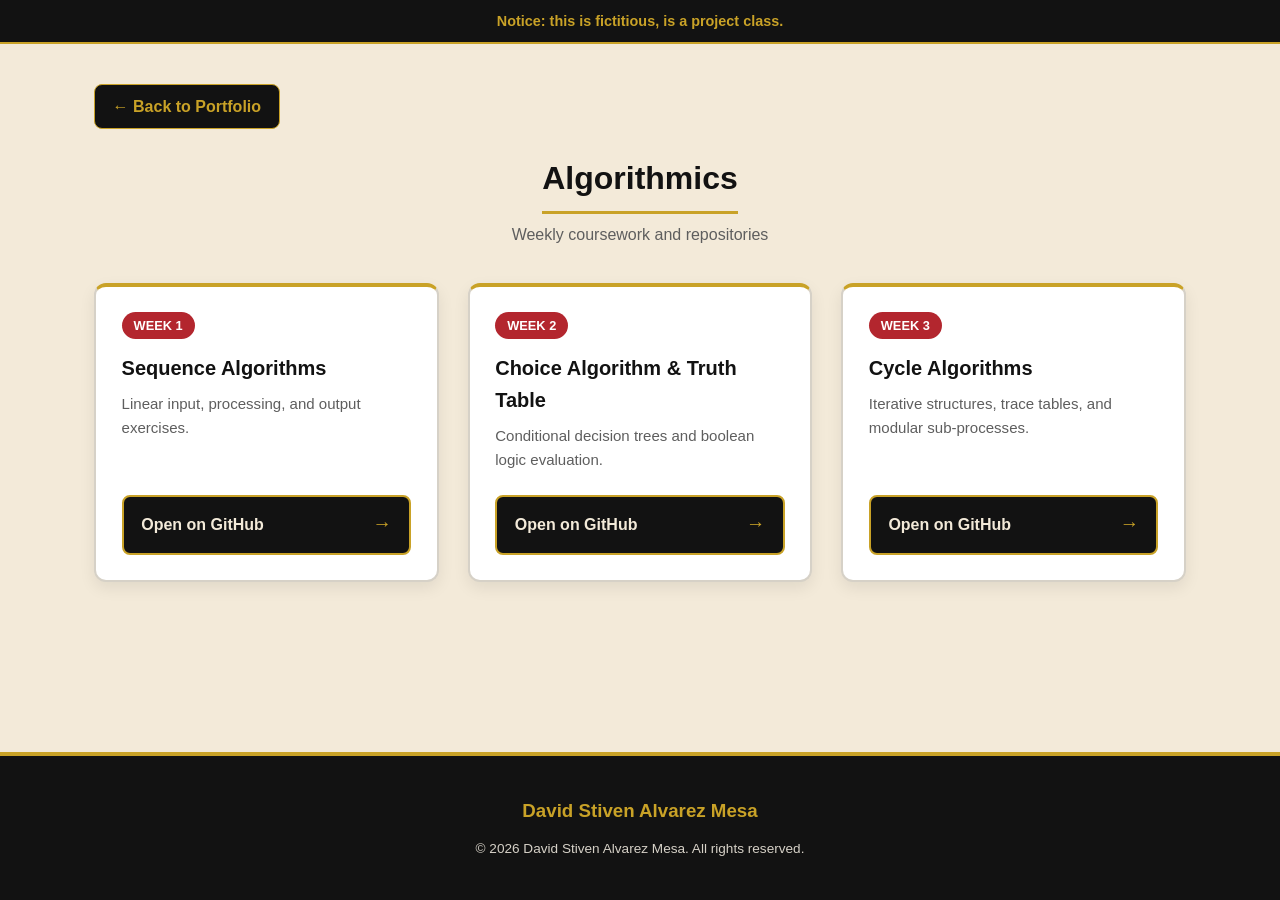
==== pages/algorithmics.html @ 95191851 "feat(portafolio): agregar estructura inicial y vistas base del portafolio - Estructura HTML en index" ====
<!doctype html>
<html lang="en">

<head>
    <meta charset="UTF-8" />
    <meta name="viewport" content="width=device-width, initial-scale=1.0" />
    <title>Algorithmics - Portfolio</title>
    <link rel="stylesheet" href="../styles.css" />
</head>

<body>
    <div class="notice">
        <p><strong>Notice: this is fictitious, is a project class.</strong></p>
    </div>

    <main class="main-wrapper">
        <a href="../index.html" class="btn-back">← Back to Portfolio</a>

        <div class="projects-header">
            <h2>Algorithmics</h2>
            <p class="category-subtitle">Weekly coursework and repositories</p>
        </div>

        <section class="weeks-grid">
            <article class="week-card">
                <span class="week-badge">Week 1</span>
                <h3>Sequence Algorithms</h3>
                <p>Linear input, processing, and output exercises.</p>
                <a href="https://github.com/ST1Uon3/algoritmia_trayecto_1-/tree/80371c637c1e96444b8f5c9190b912f4fb216ff0/01_algoritmos_secuencia" target="_blank" class="btn-principal">Open on GitHub</a>
            </article>

            <article class="week-card">
                <span class="week-badge">Week 2</span>
                <h3>Choice Algorithm & Truth Table</h3>
                <p>Conditional decision trees and boolean logic evaluation.</p>
                <a href="https://github.com/ST1Uon3/algoritmia_trayecto_1-/tree/80371c637c1e96444b8f5c9190b912f4fb216ff0/02_algoritmo-decision_y_tabla_de_verdad" target="_blank" class="btn-principal">Open on GitHub</a>
            </article>

            <article class="week-card">
                <span class="week-badge">Week 3</span>
                <h3>Cycle Algorithms</h3>
                <p>Iterative structures, trace tables, and modular sub-processes.</p>
                <a href="https://github.com/ST1Uon3/algoritmia_trayecto_1-/tree/80371c637c1e96444b8f5c9190b912f4fb216ff0/03_Algoritmos_con_ciclos" target="_blank" class="btn-principal">Open on GitHub</a>
            </article>
        </section>
    </main>

    <footer>
        <h3>David Stiven Alvarez Mesa</h3>
        <p>© 2026 David Stiven Alvarez Mesa. All rights reserved.</p>
    </footer>
</body>

</html>
---- styles.css ----
:root {
  --negro: #121212;
  --gris: #5e5e5e;
  --gris-claro: #d6d1c7;
  --dorado: #c9a227;
  --rojo: #b3262e;
  --beige: #f3ead9;
}

* {
  box-sizing: border-box;
  margin: 0;
  padding: 0;
  font-family: 'Segoe UI', Tahoma, Geneva, Verdana, sans-serif;
}

body {
  background-color: var(--beige);
  color: var(--negro);
  line-height: 1.6;
  min-height: 100vh;
  display: flex;
  flex-direction: column;
}

/* --- Aviso superior --- */
.notice {
  background-color: var(--negro);
  color: var(--dorado);
  text-align: center;
  padding: 0.6rem 1rem;
  font-size: 0.9rem;
  border-bottom: 2px solid var(--dorado);
}

/* --- Contenedor Maestro (Márgenes Uniformes) --- */
.main-wrapper {
  width: 100%;
  max-width: 1140px;
  margin: 0 auto;
  padding: 2.5rem 1.5rem 4rem;
  flex: 1;
}

/* --- Hero / Encabezado --- */
.hero {
  display: flex;
  flex-direction: column;
  align-items: center;
  text-align: center;
  margin-bottom: 3rem;
}

.Godfather {
  width: 170px;
  height: 170px;
  object-fit: cover;
  border-radius: 50%;
  border: 4px solid var(--dorado);
  box-shadow: 0 8px 20px rgba(18, 18, 18, 0.2);
  margin-bottom: 1.2rem;
}

.titulo .h {
  font-size: 2.3rem;
  color: var(--negro);
  letter-spacing: -0.5px;
}

.titulo .role {
  display: inline-block;
  margin-top: 0.4rem;
  padding: 0.25rem 1rem;
  background-color: var(--rojo);
  color: #ffffff;
  font-weight: 600;
  border-radius: 20px;
  font-size: 1rem;
}

/* --- Sección de Subtítulos (About, Experience, Habilities) --- */
.info-grid {
  display: grid;
  grid-template-columns: repeat(auto-fit, minmax(300px, 1fr));
  gap: 1.8rem;
  margin-bottom: 3.5rem;
}

.subtitulos {
  background-color: #ffffff;
  border: 2px solid var(--gris-claro);
  border-top: 4px solid var(--dorado);
  border-radius: 12px;
  padding: 1.8rem;
  box-shadow: 0 4px 14px rgba(18, 18, 18, 0.06);
  display: flex;
  flex-direction: column;
}

.subtitulos h2 {
  font-size: 1.45rem;
  color: var(--negro);
  margin-bottom: 1rem;
  padding-bottom: 0.5rem;
  border-bottom: 1px solid var(--gris-claro);
}

.subtitulos h4 {
  color: var(--rojo);
  font-size: 1rem;
  margin-bottom: 0.6rem;
}

.subtitulos p {
  color: var(--gris);
  font-size: 0.96rem;
}

.skills-list {
  list-style: none;
  display: flex;
  flex-direction: column;
  gap: 0.6rem;
}

.skills-list li {
  position: relative;
  padding-left: 1.4rem;
  color: var(--negro);
  font-weight: 500;
}

.skills-list li::before {
  content: '▪';
  position: absolute;
  left: 0;
  color: var(--dorado);
  font-size: 1.2rem;
  line-height: 1.3;
}

/* --- Títulos de Sección --- */
.projects-header {
  text-align: center;
  margin-bottom: 2.2rem;
}

.projects-header h2 {
  display: inline-block;
  font-size: 2rem;
  color: var(--negro);
  padding-bottom: 0.4rem;
  border-bottom: 3px solid var(--dorado);
}

.category-subtitle {
  color: var(--gris);
  margin-top: 0.5rem;
  font-size: 1rem;
}

/* --- Grid de Tarjetas Principales --- */
.projects-grid {
  display: grid;
  grid-template-columns: repeat(auto-fit, minmax(260px, 1fr));
  gap: 1.8rem;
}

.card {
  background-color: #ffffff;
  border: 2px solid var(--gris-claro);
  border-radius: 14px;
  overflow: hidden;
  display: flex;
  flex-direction: column;
  box-shadow: 0 6px 16px rgba(18, 18, 18, 0.08);
  transition: transform 0.3s ease, box-shadow 0.3s ease, border-color 0.3s ease;
}

.card:hover {
  transform: translateY(-6px);
  box-shadow: 0 12px 24px rgba(18, 18, 18, 0.16);
  border-color: var(--dorado);
}

.card-img-wrapper {
  width: 100%;
  height: 190px;
  overflow: hidden;
  background-color: var(--negro);
  border-bottom: 3px solid var(--dorado);
}

.card-img {
  width: 100%;
  height: 100%;
  object-fit: cover;
  transition: transform 0.4s ease;
}

.card:hover .card-img {
  transform: scale(1.06);
}

.card-content {
  padding: 1.5rem;
  display: flex;
  flex-direction: column;
  flex: 1;
}

.card-content h3 {
  font-size: 1.25rem;
  color: var(--negro);
  margin-bottom: 0.5rem;
}

.card-desc {
  color: var(--gris);
  font-size: 0.92rem;
  margin-bottom: 1.4rem;
  flex: 1; /* Empuja el botón siempre al fondo para alinear todas las tarjetas */
}

/* --- Botón Principal con Hover --- */
.btn-principal {
  display: flex;
  justify-content: space-between;
  align-items: center;
  width: 100%;
  padding: 0.8rem 1.1rem;
  background-color: var(--negro);
  color: var(--beige);
  text-decoration: none;
  font-size: 1rem;
  font-weight: 600;
  border-radius: 8px;
  border: 2px solid var(--dorado);
  transition: all 0.3s ease;
}

.btn-principal::after {
  content: '→';
  font-size: 1.2rem;
  color: var(--dorado);
  transition: transform 0.3s ease, color 0.3s ease;
}

.btn-principal:hover {
  background-color: var(--rojo);
  border-color: var(--rojo);
  color: #ffffff;
  transform: translateY(-2px);
  box-shadow: 0 4px 12px rgba(179, 38, 46, 0.35);
}

.btn-principal:hover::after {
  color: var(--beige);
  transform: translateX(4px);
}

/* --- Estilos para las Páginas de Trabajos (Semanas) --- */
.btn-back {
  display: inline-block;
  margin-bottom: 1.5rem;
  padding: 0.55rem 1.1rem;
  background-color: var(--negro);
  color: var(--dorado);
  text-decoration: none;
  font-weight: 600;
  border-radius: 8px;
  border: 1px solid var(--dorado);
  transition: all 0.25s ease;
}

.btn-back:hover {
  background-color: var(--rojo);
  border-color: var(--rojo);
  color: #ffffff;
}

.weeks-grid {
  display: grid;
  grid-template-columns: repeat(auto-fit, minmax(290px, 1fr));
  gap: 1.8rem;
}

.week-card {
  background-color: #ffffff;
  border: 2px solid var(--gris-claro);
  border-top: 4px solid var(--dorado);
  border-radius: 12px;
  padding: 1.6rem;
  display: flex;
  flex-direction: column;
  box-shadow: 0 6px 16px rgba(18, 18, 18, 0.08);
  transition: transform 0.3s ease, border-color 0.3s ease;
}

.week-card:hover {
  transform: translateY(-5px);
  border-color: var(--rojo);
}

.week-badge {
  align-self: flex-start;
  background-color: var(--rojo);
  color: #ffffff;
  font-size: 0.8rem;
  font-weight: 700;
  text-transform: uppercase;
  padding: 0.2rem 0.75rem;
  border-radius: 20px;
  margin-bottom: 0.8rem;
}

.week-card h3 {
  font-size: 1.25rem;
  color: var(--negro);
  margin-bottom: 0.5rem;
}

.week-card p {
  color: var(--gris);
  font-size: 0.94rem;
  margin-bottom: 1.4rem;
  flex: 1;
}

.multi-links {
  display: flex;
  flex-direction: column;
  gap: 0.6rem;
}

/* --- Footer --- */
footer {
  background-color: var(--negro);
  color: var(--beige);
  text-align: center;
  padding: 2.5rem 1.5rem;
  border-top: 4px solid var(--dorado);
  margin-top: auto;
}

footer h3 {
  color: var(--dorado);
  margin-bottom: 0.8rem;
}

footer ul {
  list-style: none;
  display: flex;
  justify-content: center;
  gap: 1.5rem;
  margin-bottom: 1rem;
}

footer .enlinea a {
  color: var(--beige);
  text-decoration: none;
  font-weight: 600;
  transition: color 0.25s ease;
}

footer .enlinea a:hover {
  color: var(--dorado);
}

footer p {
  color: var(--gris-claro);
  font-size: 0.85rem;
}

/* --- Responsive para móviles --- */
@media (max-width: 600px) {
  .main-wrapper {
    padding: 1.8rem 1rem 3rem;
  }

  .titulo .h {
    font-size: 1.8rem;
  }

  .projects-grid,
  .info-grid,
  .weeks-grid {
    grid-template-columns: 1fr;
  }
}
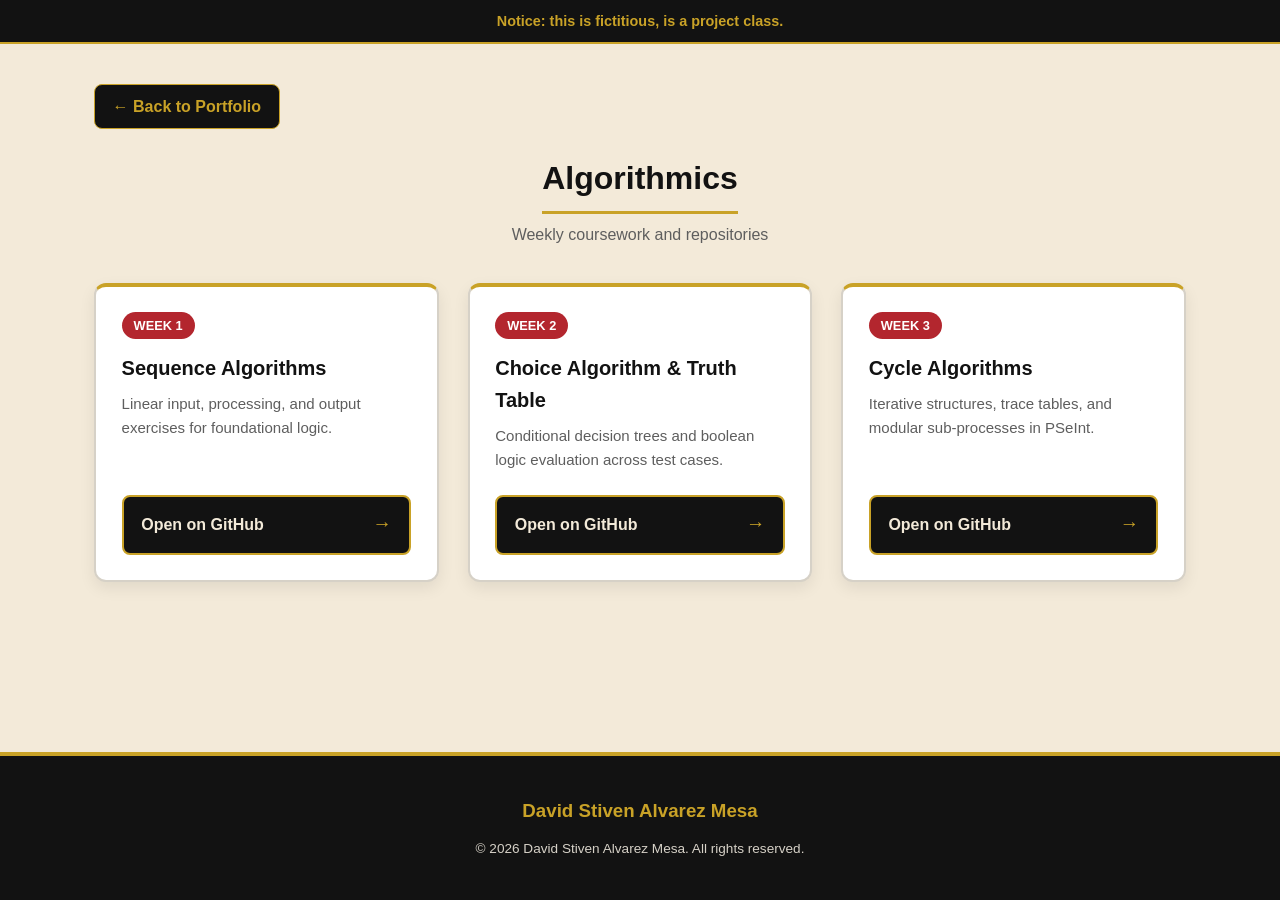
==== commit 1bf94f86: "refactor(portfolio): estandarizar tarjetas individuales en Algorithmics, AI y Software Development" ====
--- a/pages/algorithmics.html
+++ b/pages/algorithmics.html
@@ -25,21 +25,21 @@
             <article class="week-card">
                 <span class="week-badge">Week 1</span>
                 <h3>Sequence Algorithms</h3>
-                <p>Linear input, processing, and output exercises.</p>
+                <p>Linear input, processing, and output exercises for foundational logic.</p>
                 <a href="https://github.com/ST1Uon3/algoritmia_trayecto_1-/tree/80371c637c1e96444b8f5c9190b912f4fb216ff0/01_algoritmos_secuencia" target="_blank" class="btn-principal">Open on GitHub</a>
             </article>
 
             <article class="week-card">
                 <span class="week-badge">Week 2</span>
-                <h3>Choice Algorithm & Truth Table</h3>
-                <p>Conditional decision trees and boolean logic evaluation.</p>
+                <h3>Choice Algorithm &amp; Truth Table</h3>
+                <p>Conditional decision trees and boolean logic evaluation across test cases.</p>
                 <a href="https://github.com/ST1Uon3/algoritmia_trayecto_1-/tree/80371c637c1e96444b8f5c9190b912f4fb216ff0/02_algoritmo-decision_y_tabla_de_verdad" target="_blank" class="btn-principal">Open on GitHub</a>
             </article>
 
             <article class="week-card">
                 <span class="week-badge">Week 3</span>
                 <h3>Cycle Algorithms</h3>
-                <p>Iterative structures, trace tables, and modular sub-processes.</p>
+                <p>Iterative structures, trace tables, and modular sub-processes in PSeInt.</p>
                 <a href="https://github.com/ST1Uon3/algoritmia_trayecto_1-/tree/80371c637c1e96444b8f5c9190b912f4fb216ff0/03_Algoritmos_con_ciclos" target="_blank" class="btn-principal">Open on GitHub</a>
             </article>
         </section>
--- a/styles.css
+++ b/styles.css
@@ -7,6 +7,11 @@
   --beige: #f3ead9;
 }
 
+/* ==========================================================================
+   ESTILOS COMPARTIDOS / GLOBALES
+   (Base, aviso superior, contenedor, encabezados de sección, botones y footer)
+   ========================================================================== */
+
 * {
   box-sizing: border-box;
   margin: 0;
@@ -23,7 +28,7 @@
   flex-direction: column;
 }
 
-/* --- Aviso superior --- */
+/* --- Aviso superior (compartido) --- */
 .notice {
   background-color: var(--negro);
   color: var(--dorado);
@@ -33,7 +38,7 @@
   border-bottom: 2px solid var(--dorado);
 }
 
-/* --- Contenedor Maestro (Márgenes Uniformes) --- */
+/* --- Contenedor Maestro (compartido) --- */
 .main-wrapper {
   width: 100%;
   max-width: 1140px;
@@ -42,104 +47,7 @@
   flex: 1;
 }
 
-/* --- Hero / Encabezado --- */
-.hero {
-  display: flex;
-  flex-direction: column;
-  align-items: center;
-  text-align: center;
-  margin-bottom: 3rem;
-}
-
-.Godfather {
-  width: 170px;
-  height: 170px;
-  object-fit: cover;
-  border-radius: 50%;
-  border: 4px solid var(--dorado);
-  box-shadow: 0 8px 20px rgba(18, 18, 18, 0.2);
-  margin-bottom: 1.2rem;
-}
-
-.titulo .h {
-  font-size: 2.3rem;
-  color: var(--negro);
-  letter-spacing: -0.5px;
-}
-
-.titulo .role {
-  display: inline-block;
-  margin-top: 0.4rem;
-  padding: 0.25rem 1rem;
-  background-color: var(--rojo);
-  color: #ffffff;
-  font-weight: 600;
-  border-radius: 20px;
-  font-size: 1rem;
-}
-
-/* --- Sección de Subtítulos (About, Experience, Habilities) --- */
-.info-grid {
-  display: grid;
-  grid-template-columns: repeat(auto-fit, minmax(300px, 1fr));
-  gap: 1.8rem;
-  margin-bottom: 3.5rem;
-}
-
-.subtitulos {
-  background-color: #ffffff;
-  border: 2px solid var(--gris-claro);
-  border-top: 4px solid var(--dorado);
-  border-radius: 12px;
-  padding: 1.8rem;
-  box-shadow: 0 4px 14px rgba(18, 18, 18, 0.06);
-  display: flex;
-  flex-direction: column;
-}
-
-.subtitulos h2 {
-  font-size: 1.45rem;
-  color: var(--negro);
-  margin-bottom: 1rem;
-  padding-bottom: 0.5rem;
-  border-bottom: 1px solid var(--gris-claro);
-}
-
-.subtitulos h4 {
-  color: var(--rojo);
-  font-size: 1rem;
-  margin-bottom: 0.6rem;
-}
-
-.subtitulos p {
-  color: var(--gris);
-  font-size: 0.96rem;
-}
-
-.skills-list {
-  list-style: none;
-  display: flex;
-  flex-direction: column;
-  gap: 0.6rem;
-}
-
-.skills-list li {
-  position: relative;
-  padding-left: 1.4rem;
-  color: var(--negro);
-  font-weight: 500;
-}
-
-.skills-list li::before {
-  content: '▪';
-  position: absolute;
-  left: 0;
-  color: var(--dorado);
-  font-size: 1.2rem;
-  line-height: 1.3;
-}
-
-/* --- Títulos de Sección --- */
+/* --- Títulos de Sección (compartido entre index.html y páginas de categorías) --- */
 .projects-header {
   text-align: center;
   margin-bottom: 2.2rem;
@@ -159,70 +67,7 @@
   font-size: 1rem;
 }
 
-/* --- Grid de Tarjetas Principales --- */
-.projects-grid {
-  display: grid;
-  grid-template-columns: repeat(auto-fit, minmax(260px, 1fr));
-  gap: 1.8rem;
-}
-
-.card {
-  background-color: #ffffff;
-  border: 2px solid var(--gris-claro);
-  border-radius: 14px;
-  overflow: hidden;
-  display: flex;
-  flex-direction: column;
-  box-shadow: 0 6px 16px rgba(18, 18, 18, 0.08);
-  transition: transform 0.3s ease, box-shadow 0.3s ease, border-color 0.3s ease;
-}
-
-.card:hover {
-  transform: translateY(-6px);
-  box-shadow: 0 12px 24px rgba(18, 18, 18, 0.16);
-  border-color: var(--dorado);
-}
-
-.card-img-wrapper {
-  width: 100%;
-  height: 190px;
-  overflow: hidden;
-  background-color: var(--negro);
-  border-bottom: 3px solid var(--dorado);
-}
-
-.card-img {
-  width: 100%;
-  height: 100%;
-  object-fit: cover;
-  transition: transform 0.4s ease;
-}
-
-.card:hover .card-img {
-  transform: scale(1.06);
-}
-
-.card-content {
-  padding: 1.5rem;
-  display: flex;
-  flex-direction: column;
-  flex: 1;
-}
-
-.card-content h3 {
-  font-size: 1.25rem;
-  color: var(--negro);
-  margin-bottom: 0.5rem;
-}
-
-.card-desc {
-  color: var(--gris);
-  font-size: 0.92rem;
-  margin-bottom: 1.4rem;
-  flex: 1; /* Empuja el botón siempre al fondo para alinear todas las tarjetas */
-}
-
-/* --- Botón Principal con Hover --- */
+/* --- Botón Principal con Hover (compartido) --- */
 .btn-principal {
   display: flex;
   justify-content: space-between;
@@ -259,7 +104,215 @@
   transform: translateX(4px);
 }
 
-/* --- Estilos para las Páginas de Trabajos (Semanas) --- */
+/* --- Footer (compartido) --- */
+footer {
+  background-color: var(--negro);
+  color: var(--beige);
+  text-align: center;
+  padding: 2.5rem 1.5rem;
+  border-top: 4px solid var(--dorado);
+  margin-top: auto;
+}
+
+footer h3 {
+  color: var(--dorado);
+  margin-bottom: 0.8rem;
+}
+
+footer ul {
+  list-style: none;
+  display: flex;
+  justify-content: center;
+  gap: 1.5rem;
+  margin-bottom: 1rem;
+}
+
+footer .enlinea a {
+  color: var(--beige);
+  text-decoration: none;
+  font-weight: 600;
+  transition: color 0.25s ease;
+}
+
+footer .enlinea a:hover {
+  color: var(--dorado);
+}
+
+footer p {
+  color: var(--gris-claro);
+  font-size: 0.85rem;
+}
+
+/* ==========================================================================
+   SECCIÓN DE ESTILOS DE INDEX.HTML
+   (Portada principal: hero, bloques de información y grid de categorías)
+   ========================================================================== */
+
+/* --- Hero / Encabezado (index.html) --- */
+.hero {
+  display: flex;
+  flex-direction: column;
+  align-items: center;
+  text-align: center;
+  margin-bottom: 3rem;
+}
+
+.Godfather {
+  width: 170px;
+  height: 170px;
+  object-fit: cover;
+  border-radius: 50%;
+  border: 4px solid var(--dorado);
+  box-shadow: 0 8px 20px rgba(18, 18, 18, 0.2);
+  margin-bottom: 1.2rem;
+}
+
+.titulo .h {
+  font-size: 2.3rem;
+  color: var(--negro);
+  letter-spacing: -0.5px;
+}
+
+.titulo .role {
+  display: inline-block;
+  margin-top: 0.4rem;
+  padding: 0.25rem 1rem;
+  background-color: var(--rojo);
+  color: #ffffff;
+  font-weight: 600;
+  border-radius: 20px;
+  font-size: 1rem;
+}
+
+/* --- Sección de Subtítulos: About, Experience, Habilities (index.html) --- */
+.info-grid {
+  display: grid;
+  grid-template-columns: repeat(auto-fit, minmax(300px, 1fr));
+  gap: 1.8rem;
+  margin-bottom: 3.5rem;
+}
+
+.subtitulos {
+  background-color: #ffffff;
+  border: 2px solid var(--gris-claro);
+  border-top: 4px solid var(--dorado);
+  border-radius: 12px;
+  padding: 1.8rem;
+  box-shadow: 0 4px 14px rgba(18, 18, 18, 0.06);
+  display: flex;
+  flex-direction: column;
+}
+
+.subtitulos h2 {
+  font-size: 1.45rem;
+  color: var(--negro);
+  margin-bottom: 1rem;
+  padding-bottom: 0.5rem;
+  border-bottom: 1px solid var(--gris-claro);
+}
+
+.subtitulos h4 {
+  color: var(--rojo);
+  font-size: 1rem;
+  margin-bottom: 0.6rem;
+}
+
+.subtitulos p {
+  color: var(--gris);
+  font-size: 0.96rem;
+}
+
+.skills-list {
+  list-style: none;
+  display: flex;
+  flex-direction: column;
+  gap: 0.6rem;
+}
+
+.skills-list li {
+  position: relative;
+  padding-left: 1.4rem;
+  color: var(--negro);
+  font-weight: 500;
+}
+
+.skills-list li::before {
+  content: '▪';
+  position: absolute;
+  left: 0;
+  color: var(--dorado);
+  font-size: 1.2rem;
+  line-height: 1.3;
+}
+
+/* --- Grid de Tarjetas Principales de Categorías (index.html) --- */
+.projects-grid {
+  display: grid;
+  grid-template-columns: repeat(auto-fit, minmax(260px, 1fr));
+  gap: 1.8rem;
+}
+
+.card {
+  background-color: #ffffff;
+  border: 2px solid var(--gris-claro);
+  border-radius: 14px;
+  overflow: hidden;
+  display: flex;
+  flex-direction: column;
+  box-shadow: 0 6px 16px rgba(18, 18, 18, 0.08);
+  transition: transform 0.3s ease, box-shadow 0.3s ease, border-color 0.3s ease;
+}
+
+.card:hover {
+  transform: translateY(-6px);
+  box-shadow: 0 12px 24px rgba(18, 18, 18, 0.16);
+  border-color: var(--dorado);
+}
+
+.card-img-wrapper {
+  width: 100%;
+  height: 190px;
+  overflow: hidden;
+  background-color: var(--negro);
+  border-bottom: 3px solid var(--dorado);
+}
+
+.card-img {
+  width: 100%;
+  height: 100%;
+  object-fit: cover;
+  transition: transform 0.4s ease;
+}
+
+.card:hover .card-img {
+  transform: scale(1.06);
+}
+
+.card-content {
+  padding: 1.5rem;
+  display: flex;
+  flex-direction: column;
+  flex: 1;
+}
+
+.card-content h3 {
+  font-size: 1.25rem;
+  color: var(--negro);
+  margin-bottom: 0.5rem;
+}
+
+.card-desc {
+  color: var(--gris);
+  font-size: 0.92rem;
+  margin-bottom: 1.4rem;
+  flex: 1;
+}
+
+/* ==========================================================================
+   SECCIÓN DE ESTILOS DE PÁGINAS DE CATEGORÍAS
+   (algorithmics, artificial-intelligence, software-development y team-leader.html)
+   ========================================================================== */
+
 .btn-back {
   display: inline-block;
   margin-bottom: 1.5rem;
@@ -333,46 +386,10 @@
   gap: 0.6rem;
 }
 
-/* --- Footer --- */
-footer {
-  background-color: var(--negro);
-  color: var(--beige);
-  text-align: center;
-  padding: 2.5rem 1.5rem;
-  border-top: 4px solid var(--dorado);
-  margin-top: auto;
-}
-
-footer h3 {
-  color: var(--dorado);
-  margin-bottom: 0.8rem;
-}
-
-footer ul {
-  list-style: none;
-  display: flex;
-  justify-content: center;
-  gap: 1.5rem;
-  margin-bottom: 1rem;
-}
-
-footer .enlinea a {
-  color: var(--beige);
-  text-decoration: none;
-  font-weight: 600;
-  transition: color 0.25s ease;
-}
-
-footer .enlinea a:hover {
-  color: var(--dorado);
-}
-
-footer p {
-  color: var(--gris-claro);
-  font-size: 0.85rem;
-}
-
-/* --- Responsive para móviles --- */
+/* ==========================================================================
+   RESPONSIVE PARA MÓVILES (COMPARTIDO)
+   ========================================================================== */
+
 @media (max-width: 600px) {
   .main-wrapper {
     padding: 1.8rem 1rem 3rem;
